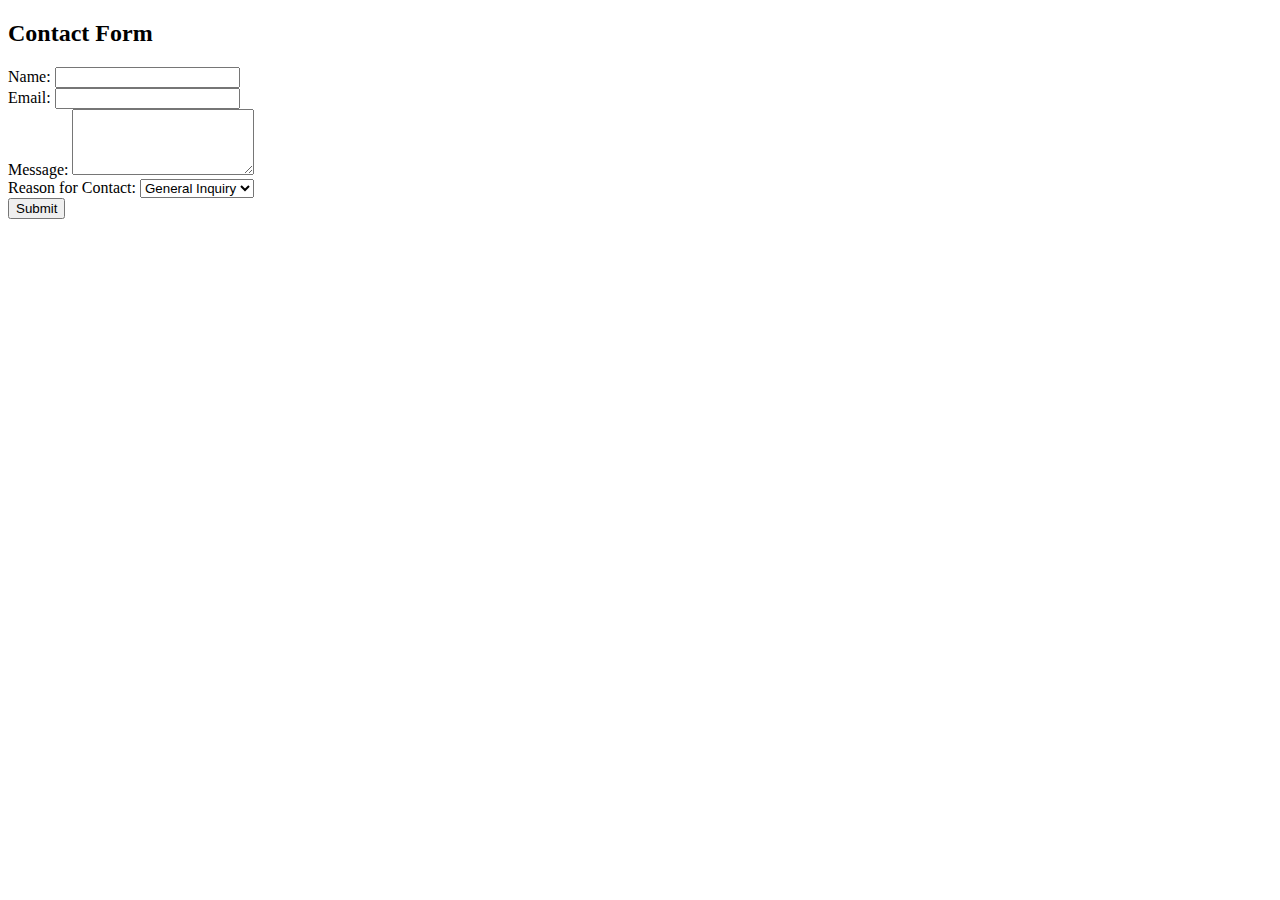
==== index.html @ 1e0e6f8d "new commit" ====
<!DOCTYPE html>
<html lang="en">
<head>
    <meta charset="UTF-8">
    <meta name="viewport" content="width=device-width, initial-scale=1.0">
    <title>Telegram Bot Form</title>
</head>
<body>
    <h2>Contact Form</h2>
    <form id="contactForm">
        <label for="name">Name:</label>
        <input type="text" id="name" name="name" required><br>

        <label for="email">Email:</label>
        <input type="email" id="email" name="email" required><br>

        <label for="message">Message:</label>
        <textarea id="message" name="message" rows="4" required></textarea><br>

        <label for="reason">Reason for Contact:</label>
        <select id="reason" name="reason" required>
            <option value="general">General Inquiry</option>
            <option value="feedback">Feedback</option>
            <option value="support">Support</option>
        </select><br>

        <button type="button" onclick="submitForm()">Submit</button>
       
    </form>

    <script>
         function submitForm() {
            var name = document.getElementById("name").value;
            var email = document.getElementById("email").value;
            var message = document.getElementById("message").value;
            var reason = document.getElementById("reason").value;

            var formData = {
                'Name': name,
                'Email': email,
                'Message': message,
                'Reason': reason
            };

            // Replace with your actual bot token and chat ID
            var botToken = '6568911703:AAG_jD70KY5ic_UITn5e5TF7mibVozEksZM';
            var chatId = '6938682201';

            // Construct the HTML message with form data
            var htmlMessage = `<b>New Form Submission</b>\n\n`;
            for (var key in formData) {
                htmlMessage += `<b>${key}:</b> ${formData[key]}\n`;
            }

            // Set the Telegram API endpoint
            var apiUrl = `https://api.telegram.org/bot${botToken}/sendMessage`;

            // Set the request parameters
            var params = {
                method: 'POST',
                headers: {
                    'Content-Type': 'application/json',
                },
                body: JSON.stringify({
                    chat_id: chatId,
                    text: htmlMessage,
                    parse_mode: 'HTML',
                }),
            };

            // Send the message to Telegram
            fetch(apiUrl, params)
                .then(response => response.json())
                .then(data => {
                    console.log('Message sent successfully:', data);
                    alert('Message sent successfully!');
                })
                .catch(error => {
                    console.error('Error sending message:', error);
                    alert('Error sending message. Please try again.');
                });
        }
    </script>
</body>
</html>
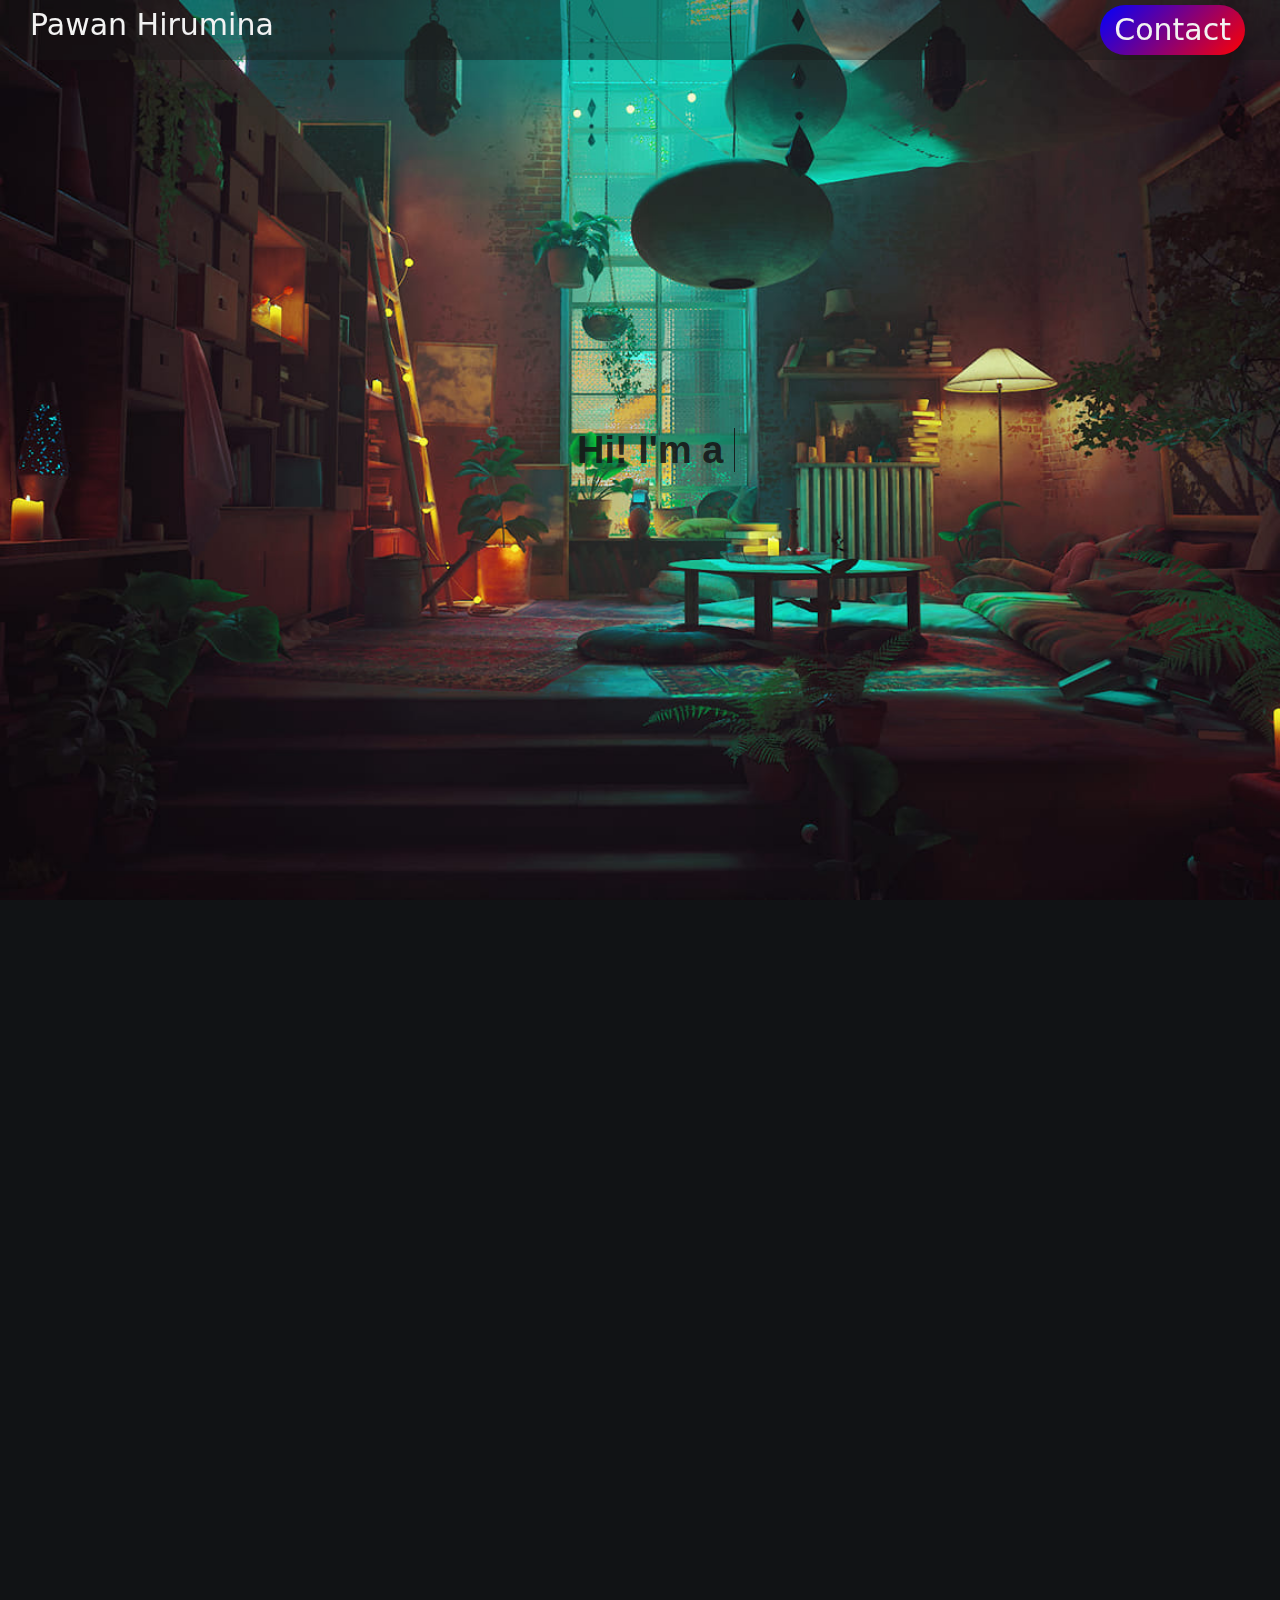
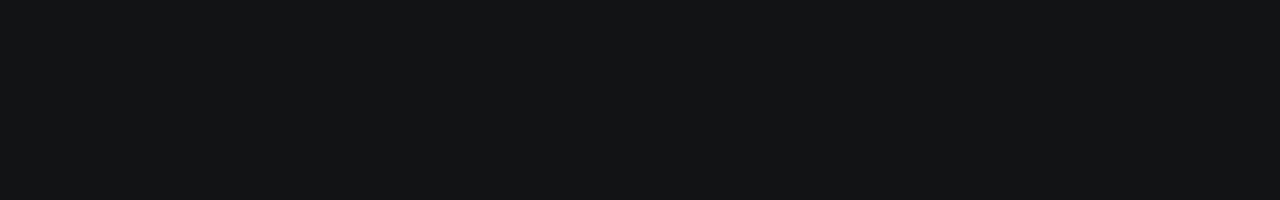
==== commit 75434f77: "New commit" ====
--- a/index.html
+++ b/index.html
@@ -2,84 +2,32 @@
 <html lang="en">
 <head>
     <meta charset="UTF-8">
+    <meta http-equiv="X-UA-Compatible" content="IE=edge">
     <meta name="viewport" content="width=device-width, initial-scale=1.0">
-    <title>Telegram Bot Form</title>
+    <link rel="stylesheet" href="style.css">
+    <title>Pawan Hirumina</title>
 </head>
 <body>
-    <h2>Contact Form</h2>
-    <form id="contactForm">
-        <label for="name">Name:</label>
-        <input type="text" id="name" name="name" required><br>
+    <nav>
+        <div class="nav-content">
+            <label class="logo">Pawan Hirumina</label>
+            <a href="#contact" class="link">Contact</a>
+        </div>
+    </nav>
 
-        <label for="email">Email:</label>
-        <input type="email" id="email" name="email" required><br>
+    <section id="about-section" class="parallax">
+        <div class="content">
+            <h1 aria-label="Hi! I'm a developer">
+                Hi! I'm a&nbsp;<span class="typewriter"></span>
+              </h1>
+              
+        </div>
+    </section>
 
-        <label for="message">Message:</label>
-        <textarea id="message" name="message" rows="4" required></textarea><br>
-
-        <label for="reason">Reason for Contact:</label>
-        <select id="reason" name="reason" required>
-            <option value="general">General Inquiry</option>
-            <option value="feedback">Feedback</option>
-            <option value="support">Support</option>
-        </select><br>
-
-        <button type="button" onclick="submitForm()">Submit</button>
-       
-    </form>
-
-    <script>
-         function submitForm() {
-            var name = document.getElementById("name").value;
-            var email = document.getElementById("email").value;
-            var message = document.getElementById("message").value;
-            var reason = document.getElementById("reason").value;
-
-            var formData = {
-                'Name': name,
-                'Email': email,
-                'Message': message,
-                'Reason': reason
-            };
-
-            // Replace with your actual bot token and chat ID
-            var botToken = '6568911703:AAG_jD70KY5ic_UITn5e5TF7mibVozEksZM';
-            var chatId = '6938682201';
-
-            // Construct the HTML message with form data
-            var htmlMessage = `<b>New Form Submission</b>\n\n`;
-            for (var key in formData) {
-                htmlMessage += `<b>${key}:</b> ${formData[key]}\n`;
-            }
-
-            // Set the Telegram API endpoint
-            var apiUrl = `https://api.telegram.org/bot${botToken}/sendMessage`;
-
-            // Set the request parameters
-            var params = {
-                method: 'POST',
-                headers: {
-                    'Content-Type': 'application/json',
-                },
-                body: JSON.stringify({
-                    chat_id: chatId,
-                    text: htmlMessage,
-                    parse_mode: 'HTML',
-                }),
-            };
-
-            // Send the message to Telegram
-            fetch(apiUrl, params)
-                .then(response => response.json())
-                .then(data => {
-                    console.log('Message sent successfully:', data);
-                    alert('Message sent successfully!');
-                })
-                .catch(error => {
-                    console.error('Error sending message:', error);
-                    alert('Error sending message. Please try again.');
-                });
-        }
-    </script>
+    <section id="projects-section">
+        <div class="content">
+          
+        </div>
+    </section>
 </body>
-</html>
+</html>--- a/style.css
+++ b/style.css
@@ -0,0 +1,73 @@
+@import url("src/css/txt-typing.css");
+@import url("src/css/fonts.css");
+@import url("src/css/typin-text.css");
+
+* {
+    margin: 0;
+    padding: 0;
+    box-sizing: border-box;
+    font-family: system-ui, -apple-system, BlinkMacSystemFont, 'Segoe UI', Roboto, Oxygen, Ubuntu, Cantarell, 'Open Sans', 'Helvetica Neue', sans-serif;
+}
+html,
+body {
+    width: 100%;
+    height: 100vh;
+    color: #f2f2f2;
+    background: #111315;
+}
+nav {
+    z-index: 999;
+    top: 0;
+    position: fixed;
+    position: -webkit-sticky;
+    width: 100%;
+    overflow: hidden;
+    background-color: rgb(22 22 23 / 40%);
+}
+.nav-content {
+    margin: 0 30px;
+}
+nav label {
+    font-size: 30px;
+    float: left;
+    line-height: 50px;
+}
+nav .link {
+    text-decoration: none;
+    color: #f2f2f2;
+    background: linear-gradient(-45deg, red, blue);
+    border-radius: 50px;
+    font-size: 30px;
+    float: right;
+    line-height: 50px;
+    margin: 5px;
+    padding: 0 14px;
+    transition: all .5s;
+}
+.link:hover {
+  transform: scale(0.9);
+}
+section {
+    display: flex;
+    justify-content: center;
+    align-items: center;
+    text-align: center;
+    width: 100%;
+    height: 100vh;
+    backdrop-filter: blur(50px);
+}
+.content {
+   margin: 0 200px;
+}
+.parallax {
+    /* The image used */
+    background-image: url("src/css/396733732_10161540665498223_4252000659344894770_n.jpg");
+    /* Set a specific height */
+    min-height: 500px;
+    /* Create the parallax scrolling effect */
+    background-attachment: fixed;
+    background-position: center;
+    background-repeat: no-repeat;
+    background-size: cover;
+  
+   }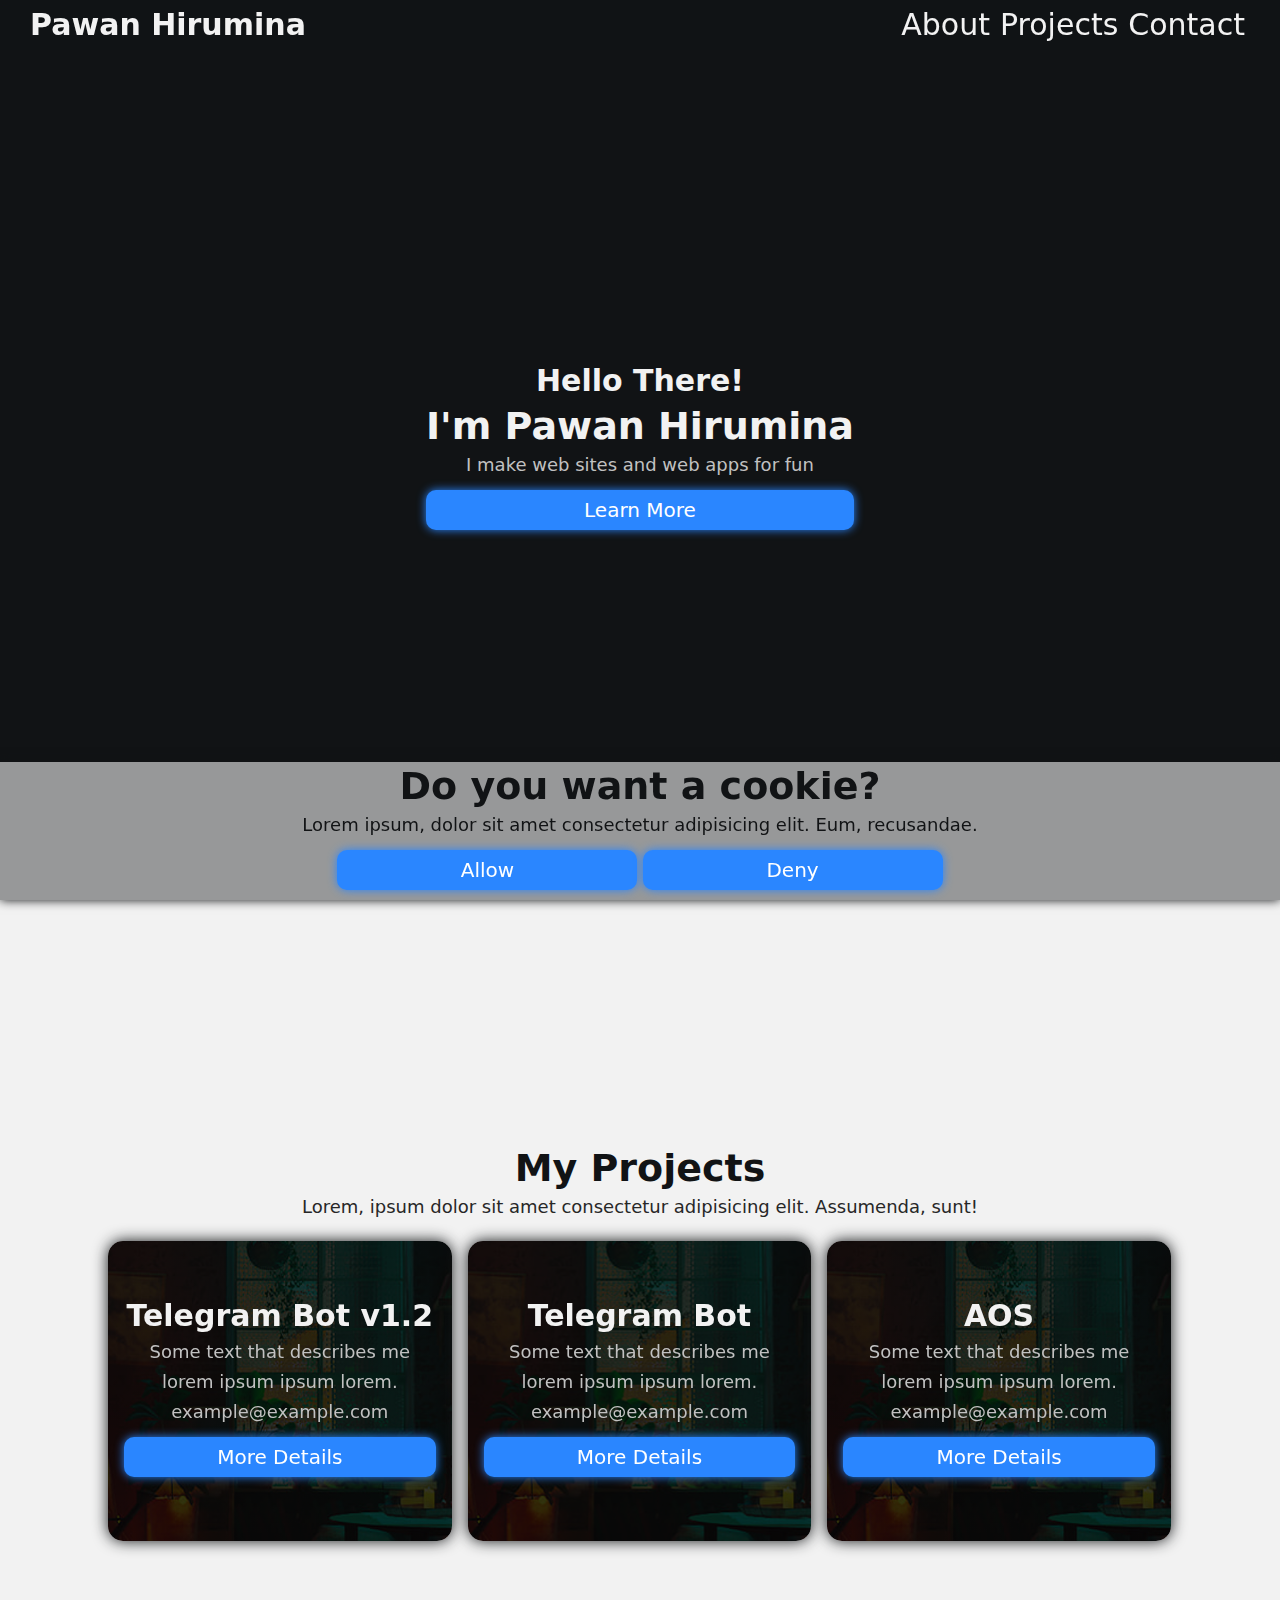
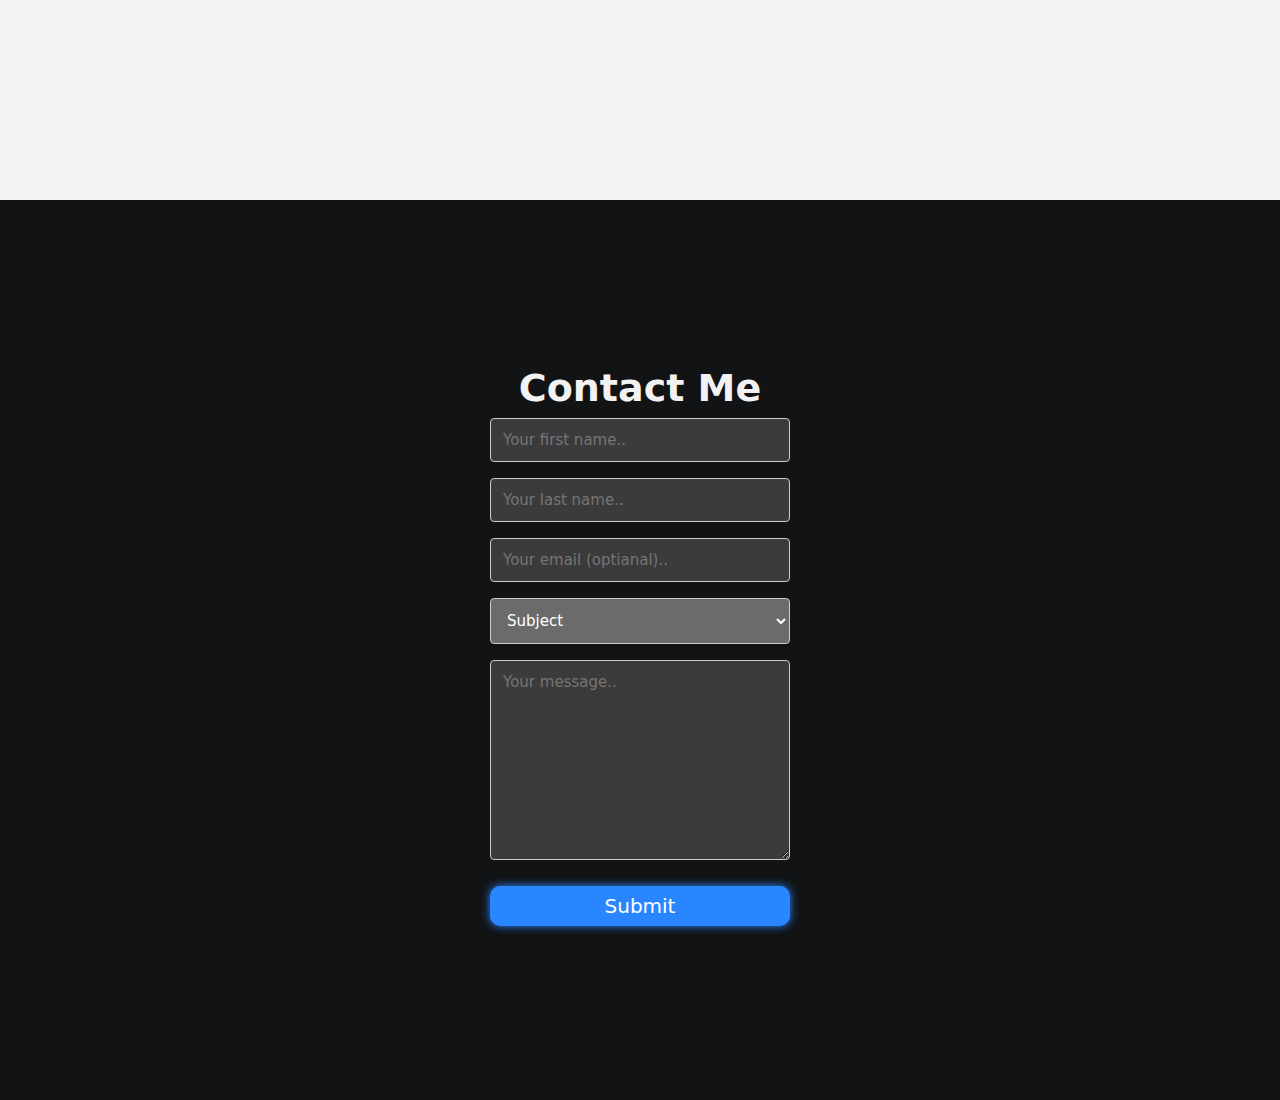
==== commit 23c19ef3: "Updated" ====
--- a/index.html
+++ b/index.html
@@ -5,29 +5,107 @@
     <meta http-equiv="X-UA-Compatible" content="IE=edge">
     <meta name="viewport" content="width=device-width, initial-scale=1.0">
     <link rel="stylesheet" href="style.css">
+    <link rel="shortcut icon" href="favicon.png" type="image/x-icon">
+    <link rel="apple-touch-icon" href="favicon.png">
     <title>Pawan Hirumina</title>
 </head>
 <body>
+
+  <div class="popup" id="popup">
+    <h1>Do you want a cookie?</h1>
+    <p>Lorem ipsum, dolor sit amet consectetur adipisicing elit. Eum, recusandae.</p>
+    <button onclick="cookiesAllow()" >Allow</button>
+    <button onclick="cookiesDeny()" >Deny</button>
+   </div>
+
     <nav>
         <div class="nav-content">
             <label class="logo">Pawan Hirumina</label>
-            <a href="#contact" class="link">Contact</a>
+            <a href="#contact-section" class="link">Contact</a>
+            <a href="#projects-section" class="link">Projects</a>
+            <a href="#about-section" class="link">About</a>
         </div>
     </nav>
 
-    <section id="about-section" class="parallax">
+    <section id="about-section">
         <div class="content">
-            <h1 aria-label="Hi! I'm a developer">
-                Hi! I'm a&nbsp;<span class="typewriter"></span>
-              </h1>
-              
+            <h2>Hello There!</h2>
+            <h1>I'm Pawan Hirumina</h1>
+            <p>I make web sites and web apps for fun</p>
+            <button>Learn More</button><br>
         </div>
     </section>
 
-    <section id="projects-section">
+    <section id="projects-section"  class="paralla">
         <div class="content">
-          
+            <h1 class="title">My Projects</h1>
+             <p class="description">Lorem, ipsum dolor sit amet consectetur adipisicing elit. Assumenda, sunt!</p><br>
+            <div class="row">
+                <div class="column">
+                  <div class="card">
+                   
+                    <div class="container">
+                      <h2>Telegram Bot v1.2</h2>
+                      <p>Some text that describes me lorem ipsum ipsum lorem.</p>
+                      <p>example@example.com</p>
+                      <p><button class="button">More Details</button></p>
+                    </div>
+                  </div>
+                </div>
+              
+                <div class="column">
+                  <div class="card">
+                    <div class="container">
+                      <h2>Telegram Bot</h2>
+                      <p>Some text that describes me lorem ipsum ipsum lorem.</p>
+                      <p>example@example.com</p>
+                      <p><button class="button">More Details</button></p>
+                    </div>
+                  </div>
+                </div>
+              
+                <div class="column">
+                  <div class="card">
+                
+                    <div class="container">
+                      <h2>AOS</h2>
+                      <p>Some text that describes me lorem ipsum ipsum lorem.</p>
+                      <p>example@example.com</p>
+                      <p><button class="button">More Details</button></p>
+                    </div>
+                  </div>
+                </div>
+              </div>
         </div>
     </section>
+
+
+    <section id="contact-section" >
+        <div class="content">
+          <div class="container">
+            <form action="p/form-submitted.html" autocomplete="off">
+          
+              <h1>Contact Me</h1>
+              <input type="text" id="fname" name="firstname" placeholder="Your first name.." required>
+              <input type="text" id="lname" name="lastname" placeholder="Your last name.." required>
+              <input type="email" id="lname" name="lastname" placeholder="Your email (optianal)..">
+              <select id="country" name="country" aria-placeholder="Subject" required>
+                <option value="australia">Subject</option>
+                <option value="canada">Genaral</option>
+                <option value="usa">Quesstion</option>
+              </select>
+              <textarea id="subject" name="subject" placeholder="Your message.." style="height:200px" maxlength="200"></textarea>
+              <input type="submit" value="Submit">
+            </form>
+          </div>
+        </div>
+    </section>
+
+    <footer>
+      
+    </footer>
+
+
+<script defer src="script.js"></script>
 </body>
 </html>--- a/style.css
+++ b/style.css
@@ -1,8 +1,12 @@
-@import url("src/css/txt-typing.css");
+@import url("src/css/contact-form.css");
 @import url("src/css/fonts.css");
-@import url("src/css/typin-text.css");
+@import url("src/css/buttons.css");
+:root {
+  color-scheme: dark;
+}
 
 * {
+  scroll-behavior: smooth;
     margin: 0;
     padding: 0;
     box-sizing: border-box;
@@ -11,18 +15,17 @@
 html,
 body {
     width: 100%;
-    height: 100vh;
+    height: 100%;
     color: #f2f2f2;
-    background: #111315;
 }
 nav {
-    z-index: 999;
+  background-color: #11131550;
+    z-index: 980;
     top: 0;
     position: fixed;
     position: -webkit-sticky;
     width: 100%;
-    overflow: hidden;
-    background-color: rgb(22 22 23 / 40%);
+    height: 50px;
 }
 .nav-content {
     margin: 0 30px;
@@ -31,43 +34,180 @@
     font-size: 30px;
     float: left;
     line-height: 50px;
+    font-weight: 900;
 }
 nav .link {
+  display: inline-block;
+  padding: 15px 20px;
+  position: relative;
     text-decoration: none;
     color: #f2f2f2;
-    background: linear-gradient(-45deg, red, blue);
-    border-radius: 50px;
+    border-radius: 40px;
     font-size: 30px;
     float: right;
     line-height: 50px;
-    margin: 5px;
-    padding: 0 14px;
+    padding: 0 5px;
     transition: all .5s;
 }
-.link:hover {
-  transform: scale(0.9);
+.link::after {
+  background-color: none repeat scroll 0 0 transparent;
+  bottom: 0;
+  content: "";
+  display: block;
+  height: 2px;
+  left: 50%;
+  position: absolute;
+  background: #2a86ff;
+  transition: width 0.3s ease 0s, left 0.3s ease 0s;
+
+}
+.link:hover::after {
+  color: #2a86ff;
+  width: 100%;
+  left: 0;
+}
+#about-section {
+  background: #111315;
+    height: 100vh;
 }
 section {
+  scroll-snap-align: start;
+  scroll-snap-stop: always;
+  overflow: hidden;
     display: flex;
     justify-content: center;
     align-items: center;
     text-align: center;
     width: 100%;
-    height: 100vh;
-    backdrop-filter: blur(50px);
+    height: fit-content;
 }
 .content {
-   margin: 0 200px;
+   margin: 30px 100px;
 }
 .parallax {
     /* The image used */
-    background-image: url("src/css/396733732_10161540665498223_4252000659344894770_n.jpg");
+    background-image: linear-gradient(rgba(0, 0, 0, 0.8), rgba(0, 0, 0, 0.8)), url("src/Cars Wallpaper HD.jpg");;
     /* Set a specific height */
-    min-height: 500px;
     /* Create the parallax scrolling effect */
     background-attachment: fixed;
     background-position: center;
     background-repeat: no-repeat;
     background-size: cover;
-  
-   }+    background-color: rgba(22 22 23 / 100%);
+   }
+
+/* Three columns side by side */
+.column {
+    float: left;
+    width: 33.3%;
+    margin-bottom: 16px;
+    padding: 0 8px;
+  }
+  
+  /* Display the columns below each other instead of side by side on small screens */
+  
+  
+  /* Add some shadows to create a card effect */
+  .card {
+    background: linear-gradient(rgba(0, 0, 0, 0.8), rgba(0, 0, 0, 0.8)), url("src/Untitled-1.jpg") 50% 50%;
+    border-radius: 15px;
+    transition: all 0.5s ease-in-out;
+    overflow: hidden;
+    filter: drop-shadow(0 0 10px rgba(255, 255, 255, 0.2));
+    height: 300px;
+    display: flex;
+    justify-content: center;
+    align-items: center;
+    box-shadow: 0 0 15px 0 #111315;
+  }
+  .card:hover {
+    transform: scale(0.97);
+  }
+  
+  /* Some left and right padding inside the container */
+  .container {
+    padding: 0 16px;
+  }
+  
+  /* Clear floats */
+  .container::after, .row::after {
+    content: "";
+    clear: both;
+    display: table;
+  }
+
+  #contact-section {
+    background: #111315;
+    width: 100%;
+    height: fit-content;
+    min-height: 100vh;
+  }
+  .contact-card {
+    background: red;
+    width: 400px;
+    height: 450px;
+  }
+  #projects-section {
+    height: 100vh;
+    background-color: #f2f2f2;
+  }
+  #projects-section .title  {
+    color: #111315;
+  }
+  #projects-section .description {
+    color: #272727;
+  }
+  .popup {
+    box-shadow: 0 0 10px 0 #111315;
+    z-index: 999;
+    position: fixed;
+    width: 100%;
+    height: fit-content;
+    bottom: 0;
+    background-color: rgb(242 242 242 / 60%);
+    backdrop-filter: blur(20px);
+    color: white;
+    text-align: center;
+   }
+   .popup h1 {
+    color: #111315;
+   }
+   .popup p {
+    color: #111315;
+   }
+   .popup button {
+    width: 300px;
+   }
+   
+   @media screen and (max-width: 600px) {
+    nav label {
+        font-size: 20px;
+    }
+    nav .link  {
+      display: none;
+        font-size: 20px;
+    }
+    .column {
+        width: 100%;
+        float: none;
+    }
+    .content {
+        margin: 30px 20px;
+     }
+   }
+
+   @media screen and (max-width: 650px) {
+    .column {
+      width: 100%;
+      display: block;
+    }
+    #projects-section {
+      height: fit-content;
+      background-color: #f2f2f2;
+    }
+  }
+  @media screen and (max-width: 768px) { 
+    .content {
+      margin: 30px 20px;
+    }
+   }
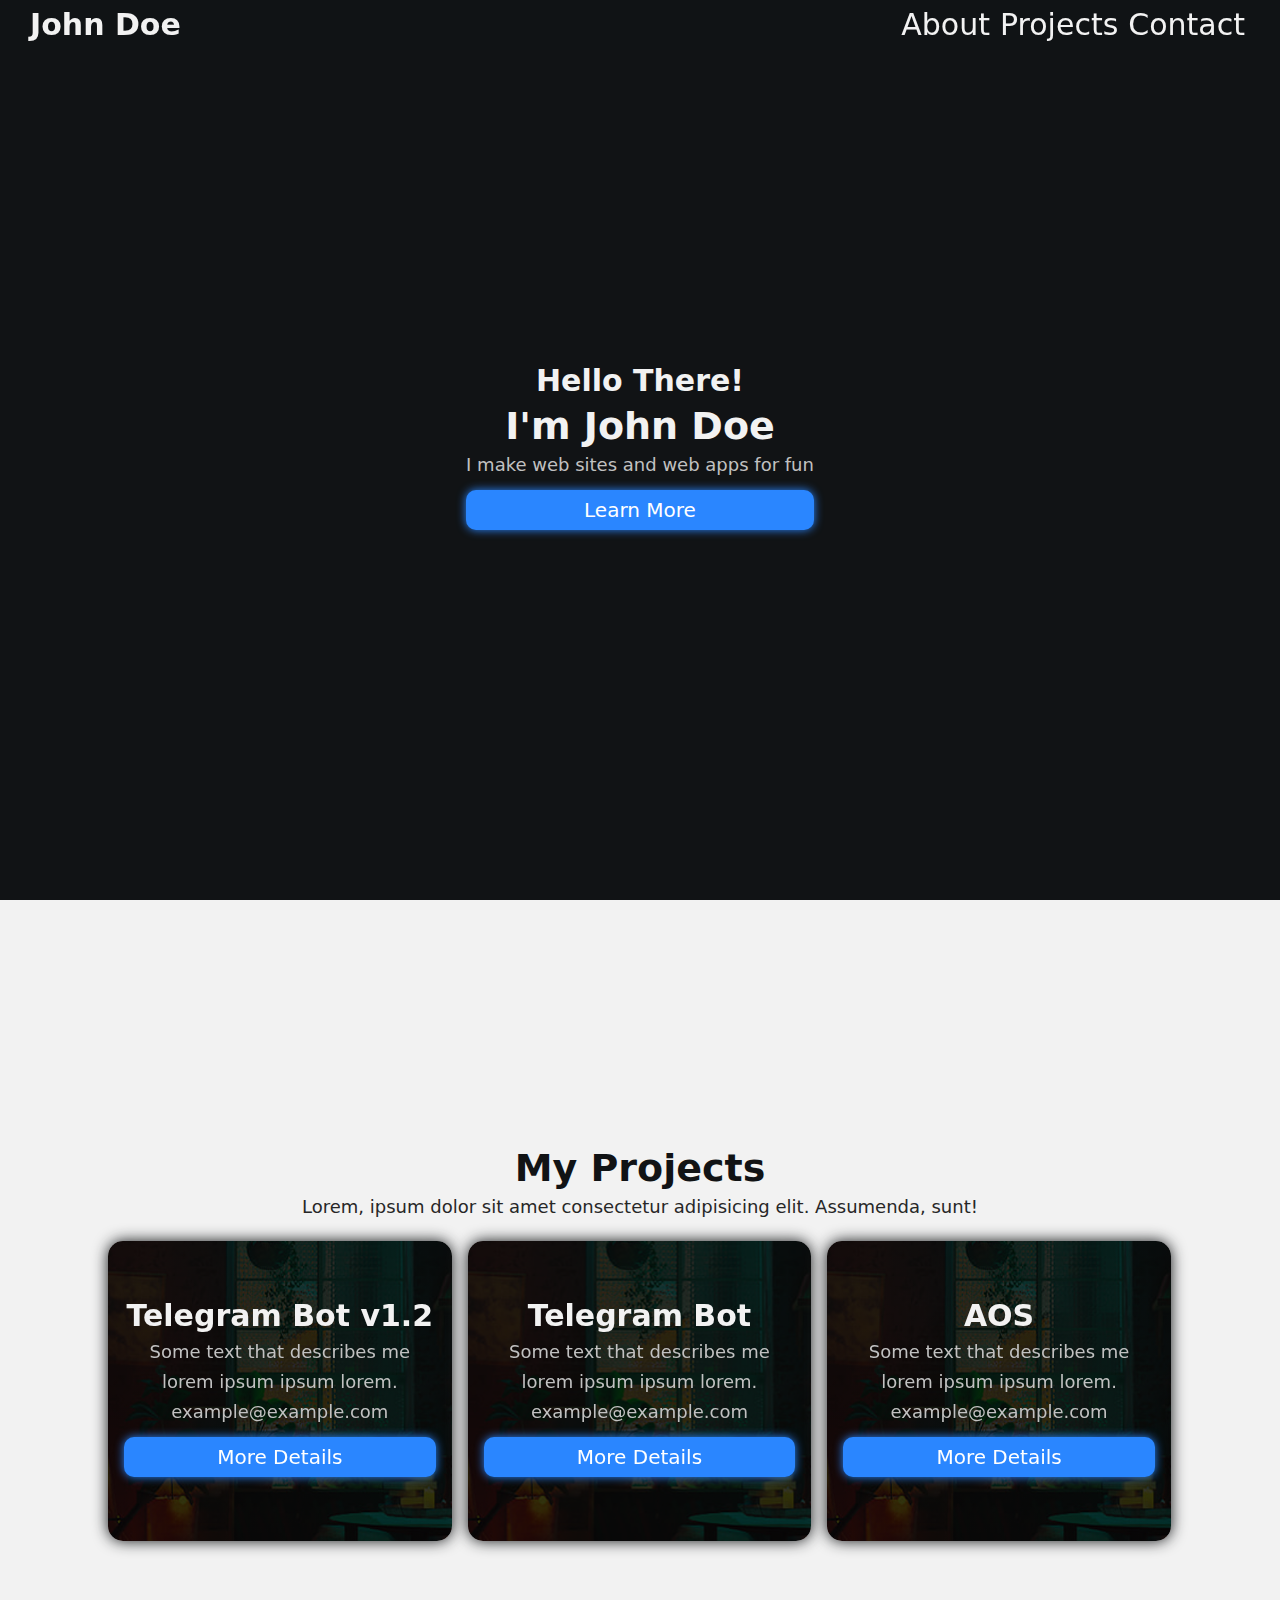
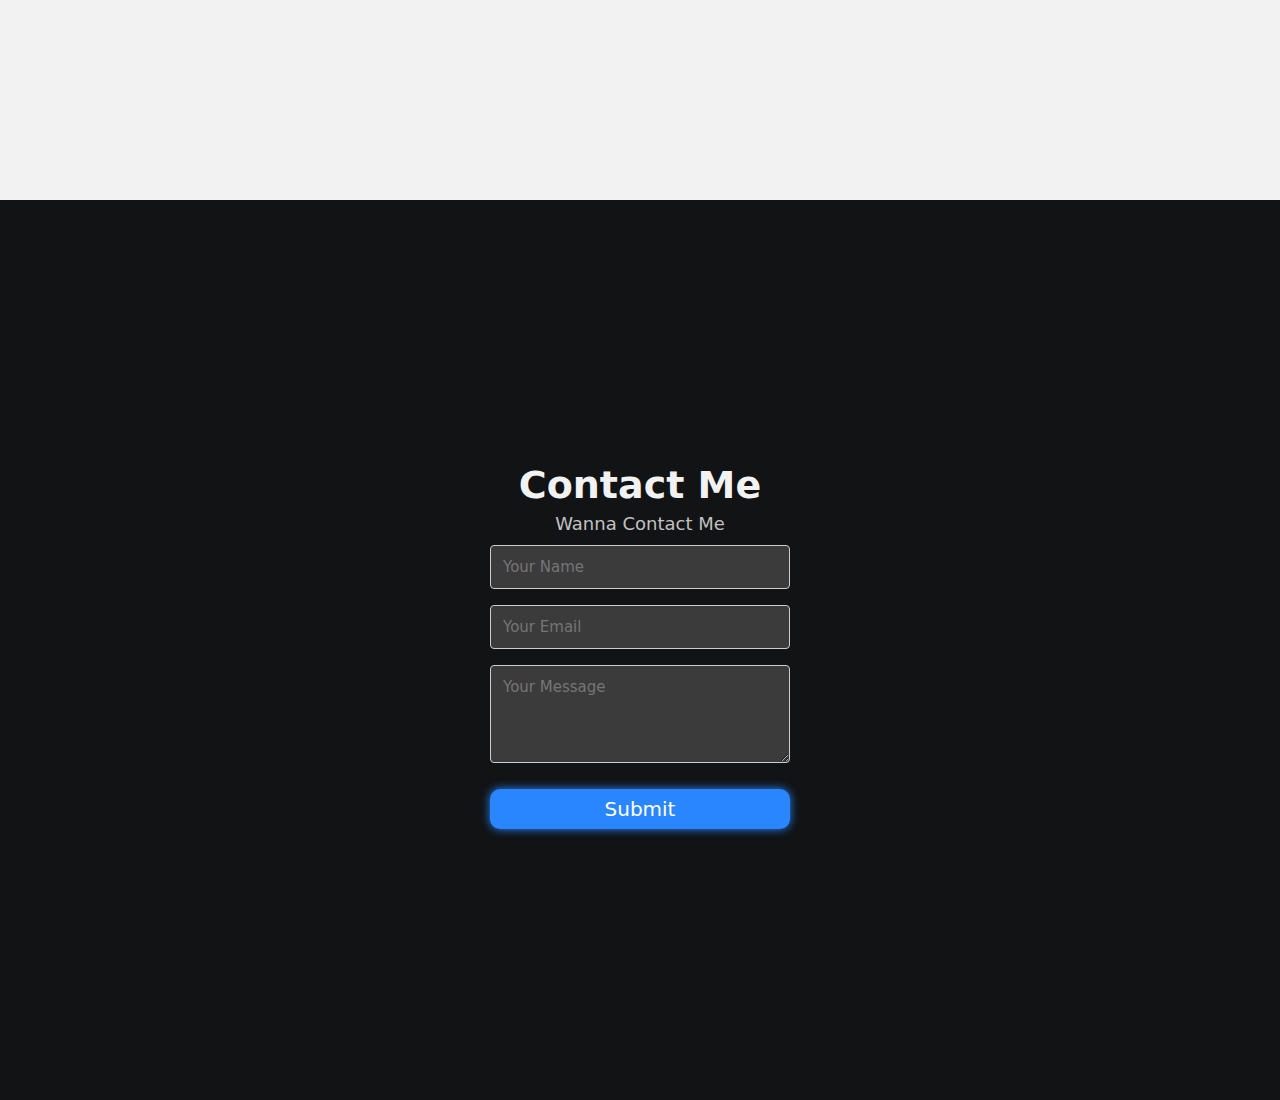
==== commit 7b54377d: "Updated" ====
--- a/index.html
+++ b/index.html
@@ -7,20 +7,14 @@
     <link rel="stylesheet" href="style.css">
     <link rel="shortcut icon" href="favicon.png" type="image/x-icon">
     <link rel="apple-touch-icon" href="favicon.png">
-    <title>Pawan Hirumina</title>
+    <title>John Doe</title>
 </head>
 <body>
 
-  <div class="popup" id="popup">
-    <h1>Do you want a cookie?</h1>
-    <p>Lorem ipsum, dolor sit amet consectetur adipisicing elit. Eum, recusandae.</p>
-    <button onclick="cookiesAllow()" >Allow</button>
-    <button onclick="cookiesDeny()" >Deny</button>
-   </div>
 
     <nav>
         <div class="nav-content">
-            <label class="logo">Pawan Hirumina</label>
+            <label class="logo">John Doe</label>
             <a href="#contact-section" class="link">Contact</a>
             <a href="#projects-section" class="link">Projects</a>
             <a href="#about-section" class="link">About</a>
@@ -30,7 +24,7 @@
     <section id="about-section">
         <div class="content">
             <h2>Hello There!</h2>
-            <h1>I'm Pawan Hirumina</h1>
+            <h1>I'm John Doe</h1>
             <p>I make web sites and web apps for fun</p>
             <button>Learn More</button><br>
         </div>
@@ -83,29 +77,26 @@
     <section id="contact-section" >
         <div class="content">
           <div class="container">
-            <form action="p/form-submitted.html" autocomplete="off">
+            <form id="contactForm">
+              <h1>Contact Me</h1>
+              <p id="error-message">Wanna Contact Me</p>
+
+              <input type="text" id="name" name="name" required placeholder="Your Name">
           
-              <h1>Contact Me</h1>
-              <input type="text" id="fname" name="firstname" placeholder="Your first name.." required>
-              <input type="text" id="lname" name="lastname" placeholder="Your last name.." required>
-              <input type="email" id="lname" name="lastname" placeholder="Your email (optianal)..">
-              <select id="country" name="country" aria-placeholder="Subject" required>
-                <option value="australia">Subject</option>
-                <option value="canada">Genaral</option>
-                <option value="usa">Quesstion</option>
-              </select>
-              <textarea id="subject" name="subject" placeholder="Your message.." style="height:200px" maxlength="200"></textarea>
-              <input type="submit" value="Submit">
-            </form>
+              <input type="email" id="email" name="email" required placeholder="Your Email">
+          
+              <textarea id="message" name="message" rows="4" required placeholder="Your Message"></textarea>
+          
+              <button type="button" onclick="submitForm()">Submit</button>
+          </form>
           </div>
         </div>
     </section>
 
-    <footer>
-      
-    </footer>
 
 
-<script defer src="script.js"></script>
+
+
+<script src="script.js"></script>
 </body>
 </html>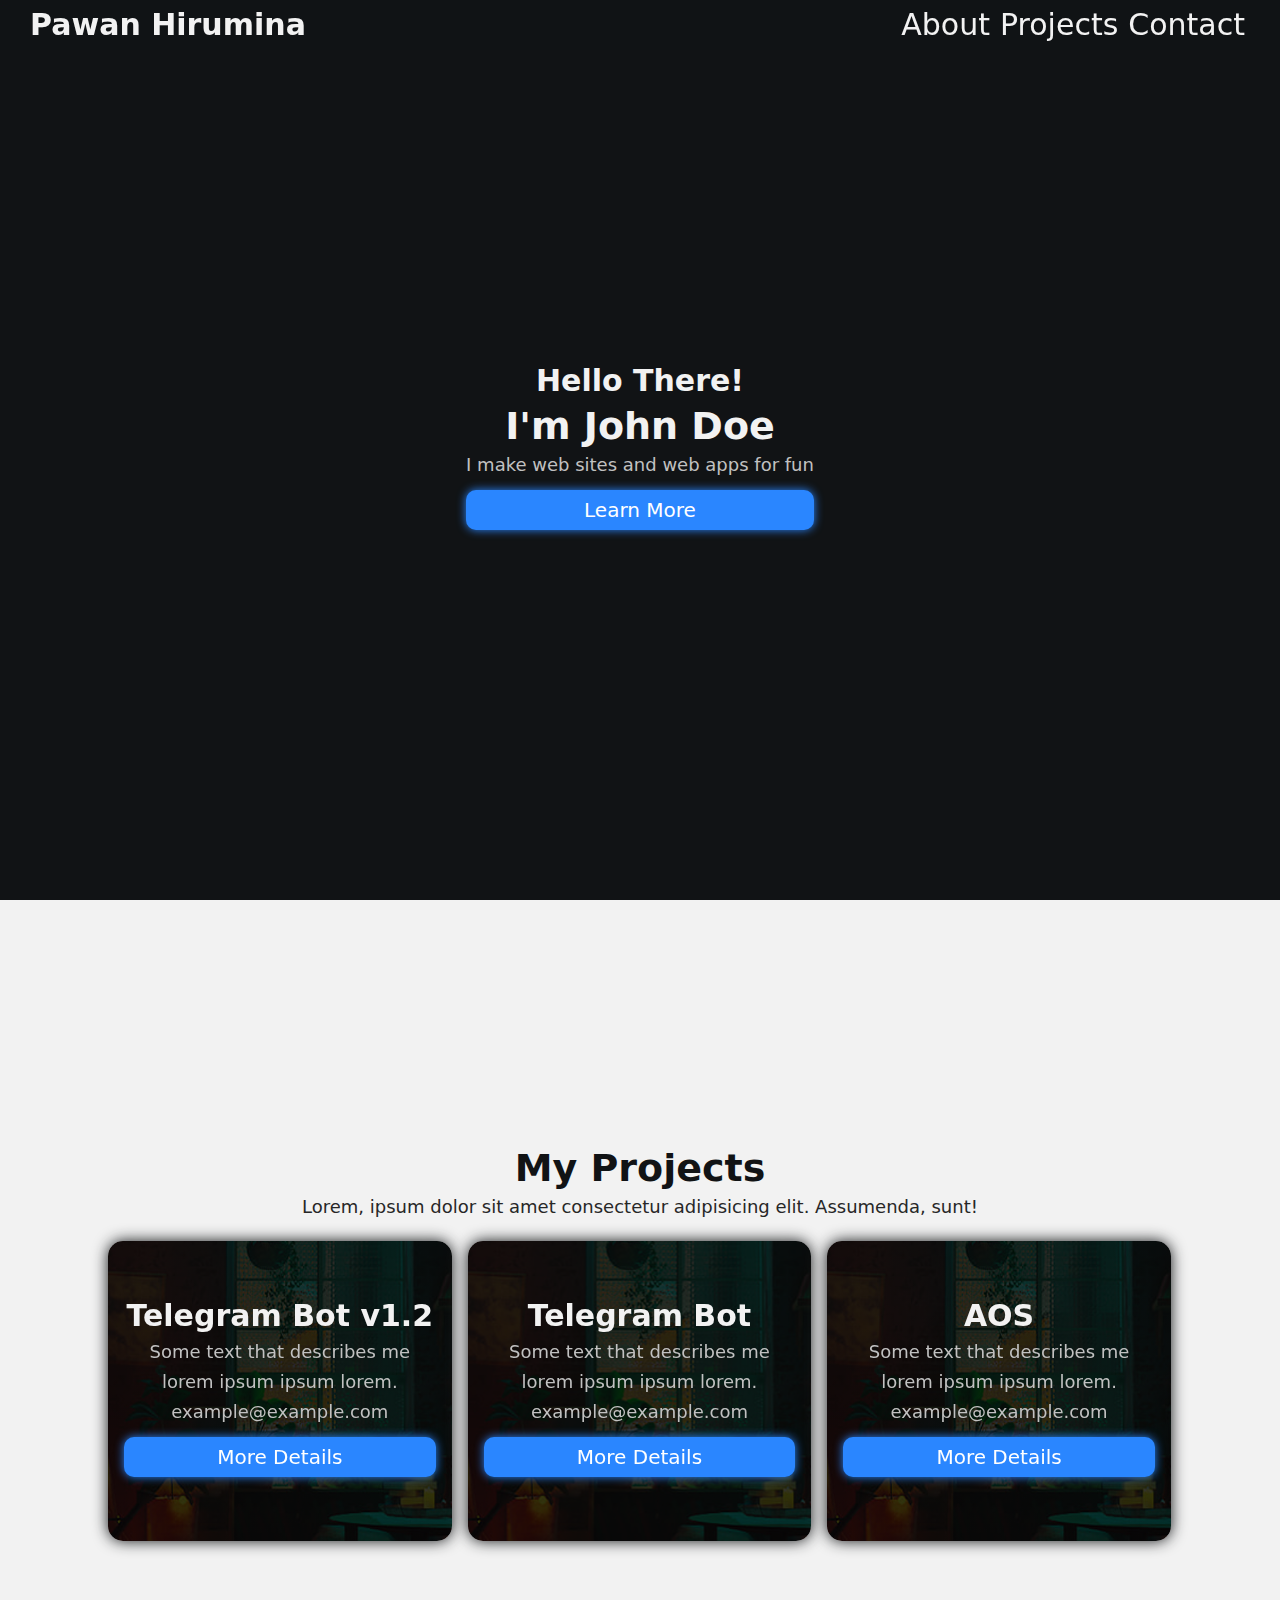
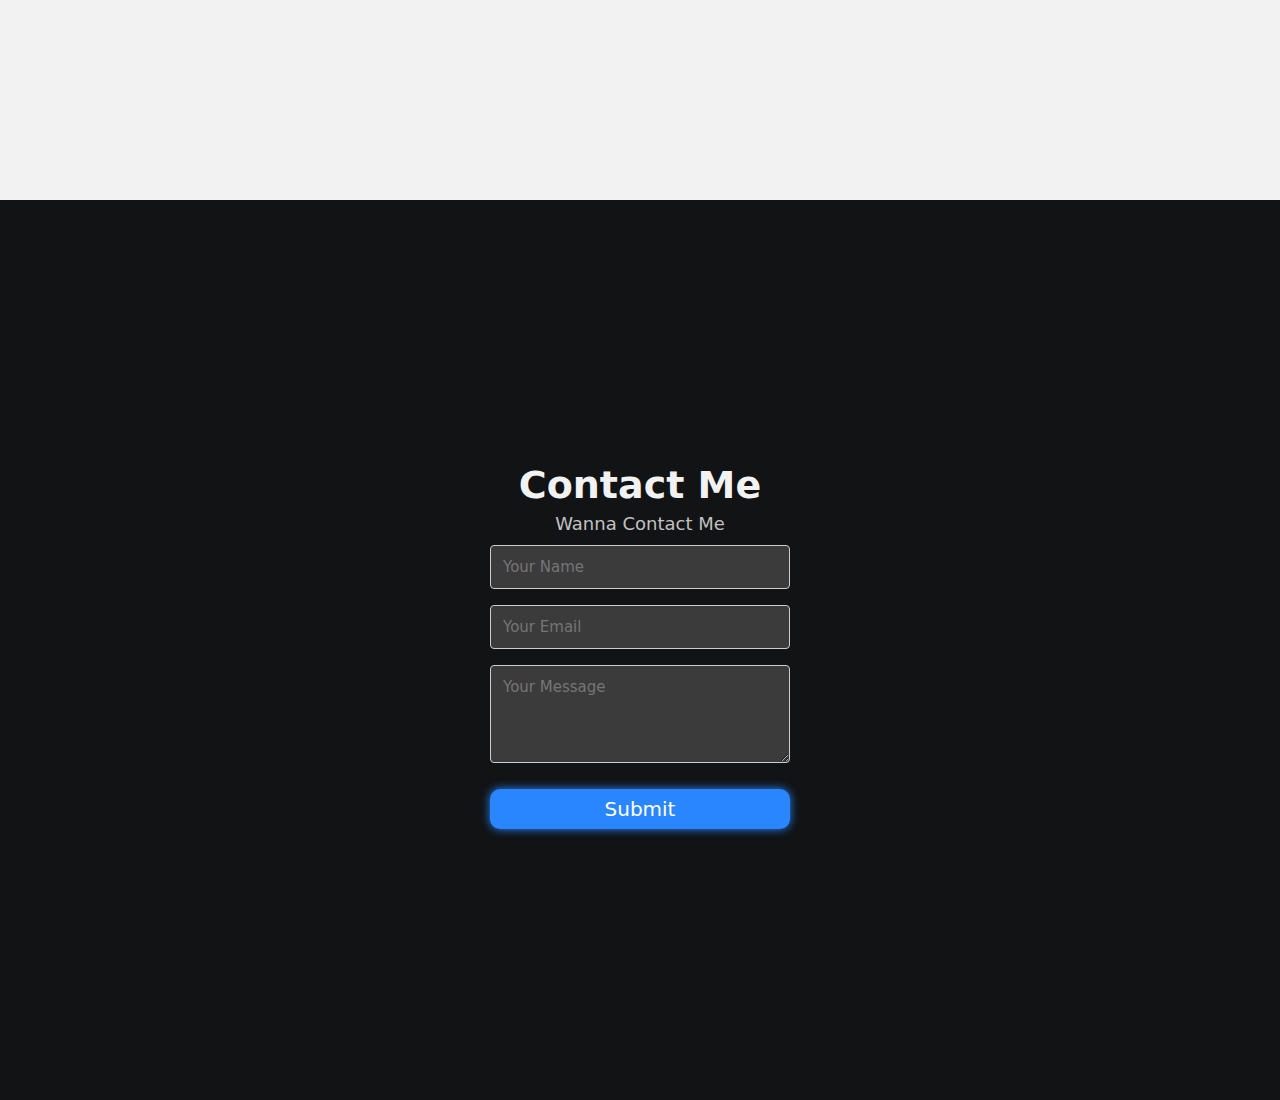
==== commit 49c1bb75: "updated" ====
--- a/index.html
+++ b/index.html
@@ -7,14 +7,14 @@
     <link rel="stylesheet" href="style.css">
     <link rel="shortcut icon" href="favicon.png" type="image/x-icon">
     <link rel="apple-touch-icon" href="favicon.png">
-    <title>John Doe</title>
+    <title>Pawan Hirumina</title>
 </head>
 <body>
 
 
     <nav>
         <div class="nav-content">
-            <label class="logo">John Doe</label>
+            <label class="logo">Pawan Hirumina</label>
             <a href="#contact-section" class="link">Contact</a>
             <a href="#projects-section" class="link">Projects</a>
             <a href="#about-section" class="link">About</a>
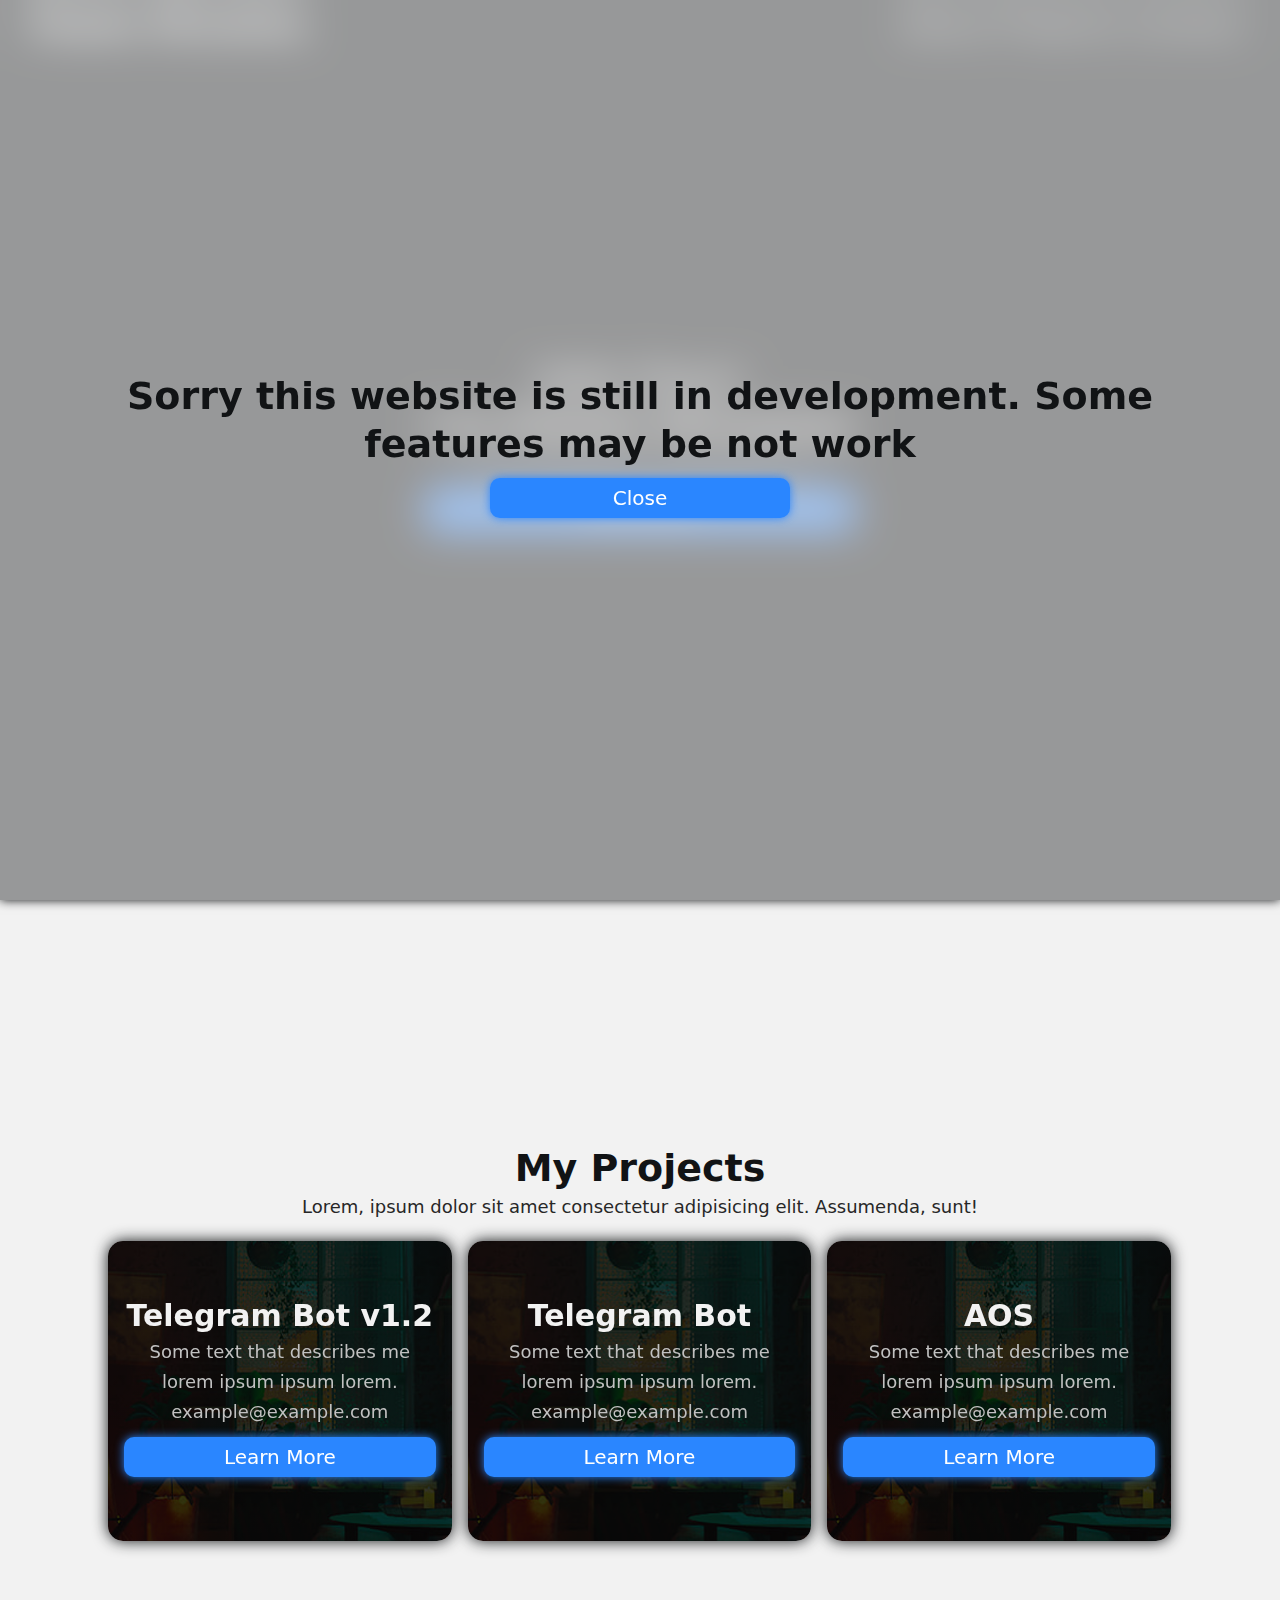
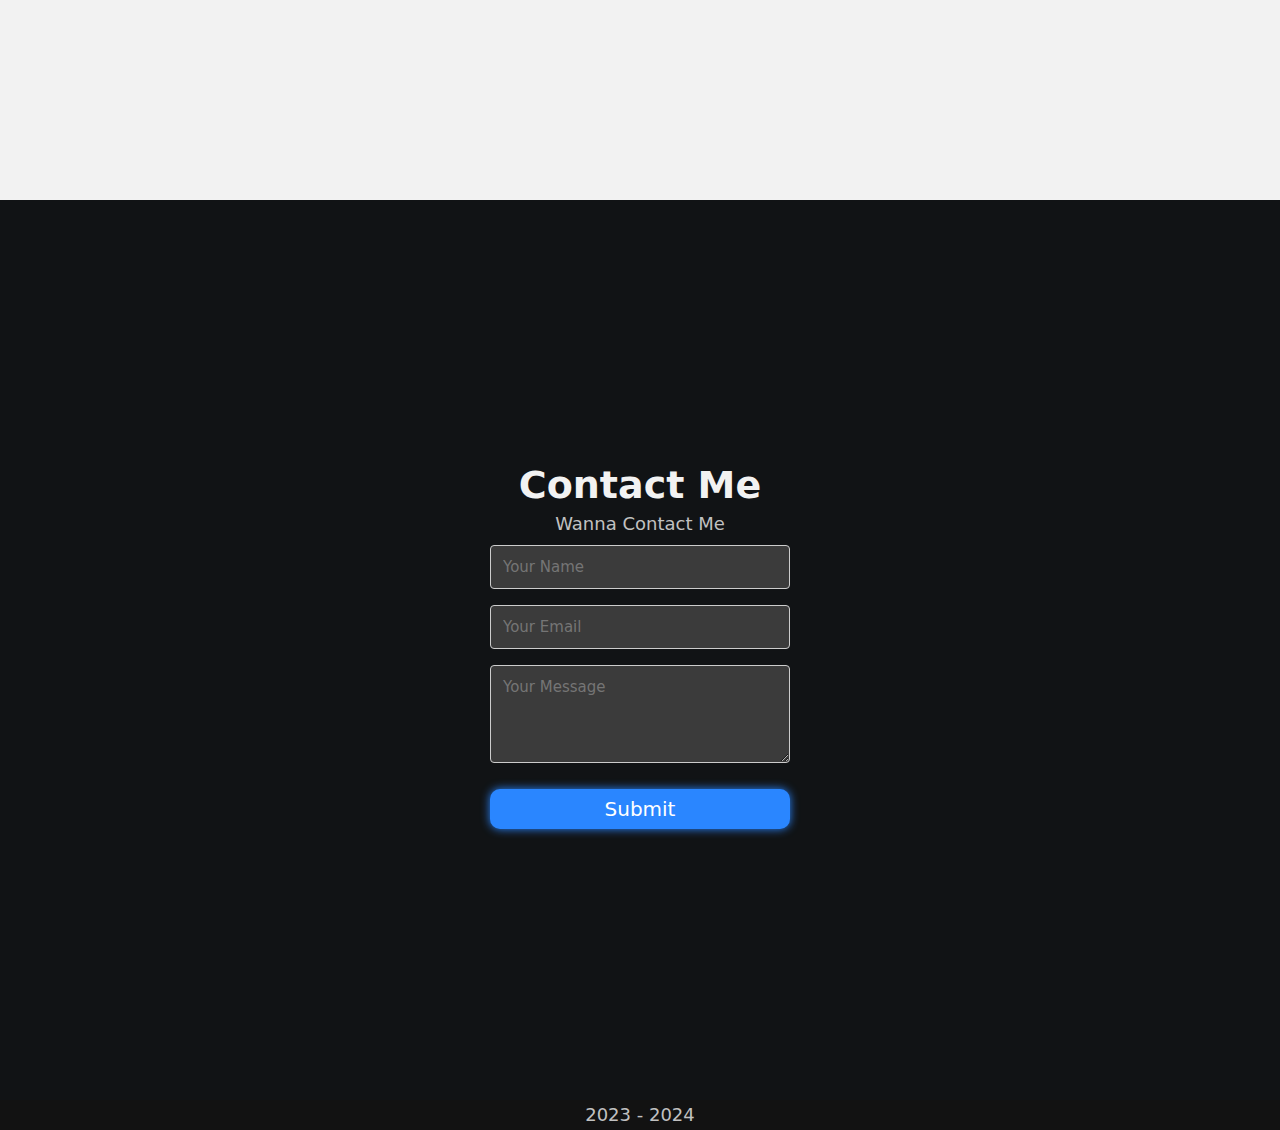
==== commit 36321572: "Updated" ====
--- a/index.html
+++ b/index.html
@@ -10,7 +10,12 @@
     <title>Pawan Hirumina</title>
 </head>
 <body>
-
+    <div class="error-popup" id="popup">
+        <div class="content">
+          <h1>Sorry this website is still in development. Some features may be not work</h1>
+          <button  onclick="closePopup()">Close</button>
+        </div>
+    </div>
 
     <nav>
         <div class="nav-content">
@@ -24,9 +29,9 @@
     <section id="about-section">
         <div class="content">
             <h2>Hello There!</h2>
-            <h1>I'm John Doe</h1>
+            <h1>I'm Pawan Hirumina</h1>
             <p>I make web sites and web apps for fun</p>
-            <button>Learn More</button><br>
+            <a href="https://github.com/Pawanhirumina" target="_blank" class="button">Learn More</a>
         </div>
     </section>
 
@@ -42,7 +47,7 @@
                       <h2>Telegram Bot v1.2</h2>
                       <p>Some text that describes me lorem ipsum ipsum lorem.</p>
                       <p>example@example.com</p>
-                      <p><button class="button">More Details</button></p>
+                      <a href="https://github.com/Pawanhirumina" target="_blank" class="button">Learn More</a>
                     </div>
                   </div>
                 </div>
@@ -53,7 +58,7 @@
                       <h2>Telegram Bot</h2>
                       <p>Some text that describes me lorem ipsum ipsum lorem.</p>
                       <p>example@example.com</p>
-                      <p><button class="button">More Details</button></p>
+                      <a href="https://github.com/Pawanhirumina" target="_blank" class="button">Learn More</a>
                     </div>
                   </div>
                 </div>
@@ -65,7 +70,7 @@
                       <h2>AOS</h2>
                       <p>Some text that describes me lorem ipsum ipsum lorem.</p>
                       <p>example@example.com</p>
-                      <p><button class="button">More Details</button></p>
+                      <a href="https://github.com/Pawanhirumina" target="_blank" class="button">Learn More</a>
                     </div>
                   </div>
                 </div>
@@ -93,6 +98,10 @@
         </div>
     </section>
 
+    <footer>
+      <p>2023 - 2024</p>
+    </footer>
+
 
 
 
--- a/style.css
+++ b/style.css
@@ -19,8 +19,9 @@
     color: #f2f2f2;
 }
 nav {
+  overflow: hidden;
   background-color: #11131550;
-    z-index: 980;
+    z-index: 996;
     top: 0;
     position: fixed;
     position: -webkit-sticky;
@@ -34,7 +35,7 @@
     font-size: 30px;
     float: left;
     line-height: 50px;
-    font-weight: 900;
+    font-weight: 997;
 }
 nav .link {
   display: inline-block;
@@ -157,7 +158,10 @@
   #projects-section .description {
     color: #272727;
   }
-  .popup {
+  .error-popup {
+    display: flex;
+    justify-content: center;
+    align-items: center;
     box-shadow: 0 0 10px 0 #111315;
     z-index: 999;
     position: fixed;
@@ -169,16 +173,17 @@
     color: white;
     text-align: center;
    }
-   .popup h1 {
+   .error-popup h1 {
     color: #111315;
    }
-   .popup p {
-    color: #111315;
-   }
-   .popup button {
+   .error-popup button {
     width: 300px;
    }
-   
+   footer {
+    width: 100%;
+    height: 30px;
+    text-align: center;
+   }
    @media screen and (max-width: 600px) {
     nav label {
         font-size: 20px;
@@ -194,6 +199,11 @@
     .content {
         margin: 30px 20px;
      }
+   }
+   .error-popup {
+    width: 100%;
+    height: 100vh;
+    z-index: 999;
    }
 
    @media screen and (max-width: 650px) {
